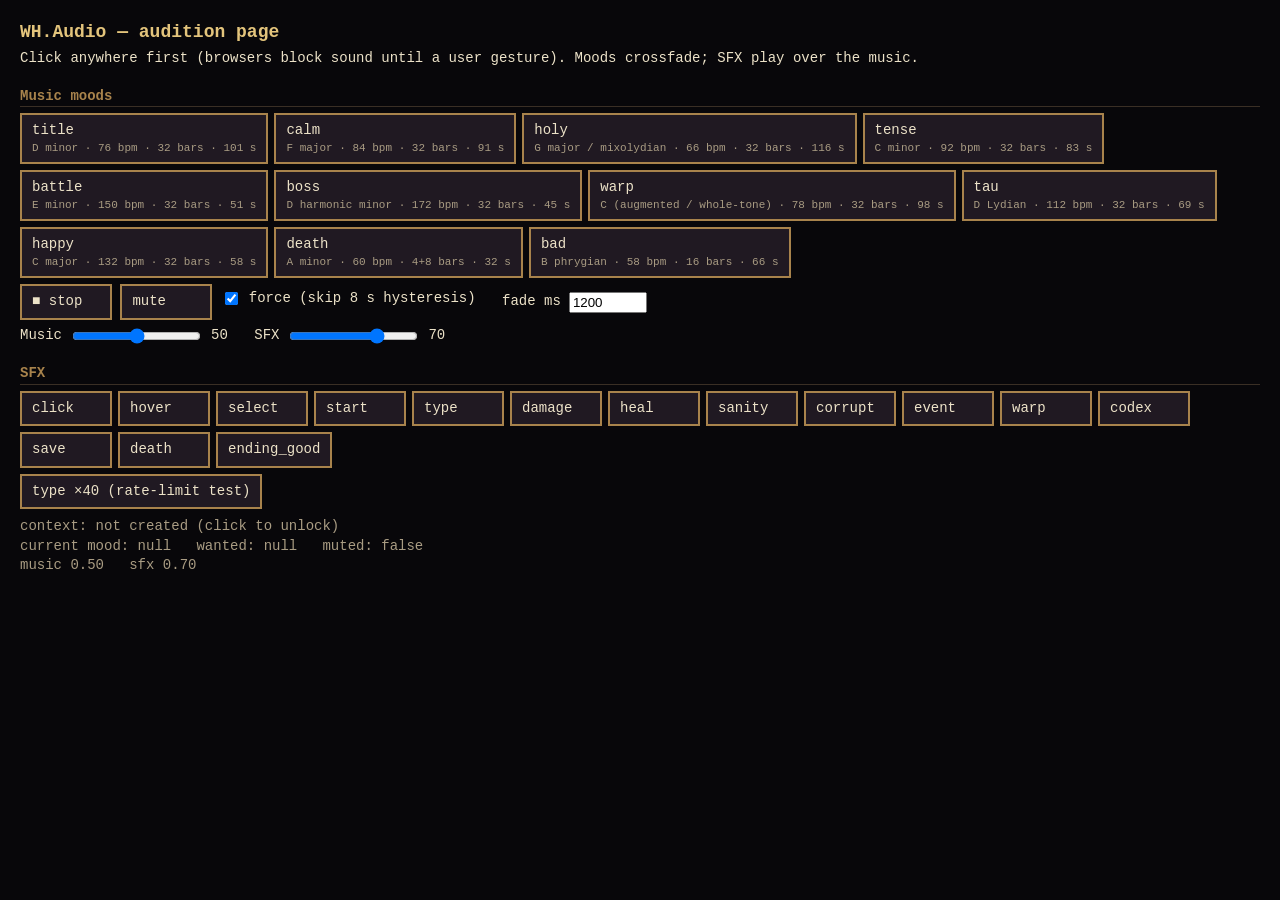
==== tools/dev/audio_test.html @ c2c5a2e4 "v0.1.0: playable WH40K bilingual pixel text adventure - 3 faction routes (Imperium / Chaos / T'au), " ====
<!DOCTYPE html>
<html lang="en">
<head>
<meta charset="utf-8">
<title>Audio test — 什么是战锤</title>
<meta name="viewport" content="width=device-width, initial-scale=1">
<style>
  body { background:#08070a; color:#ece2c8; font:14px/1.4 "Courier New", monospace; margin:20px; }
  h1 { font-size:18px; color:#e3c47c; margin:0 0 4px; }
  h2 { font-size:14px; color:#a8834c; margin:18px 0 6px; border-bottom:1px solid #3a2f25; }
  .grid { display:flex; flex-wrap:wrap; gap:6px; }
  button { background:#201922; color:#ece2c8; border:2px solid #a8834c; padding:6px 10px; font:inherit; cursor:pointer; min-width:92px; text-align:left; }
  button:hover { background:#2c2230; }
  button.on { background:#a8834c; color:#08070a; }
  button small { display:block; color:#a99c83; font-size:11px; }
  button.on small { color:#201922; }
  label { display:inline-flex; gap:8px; align-items:center; margin-right:18px; }
  #status { color:#a99c83; margin-top:8px; white-space:pre; }
  .row { margin:6px 0; }
</style>
</head>
<body>
<h1>WH.Audio — audition page</h1>
<div>Click anywhere first (browsers block sound until a user gesture). Moods crossfade; SFX play over the music.</div>

<h2>Music moods</h2>
<div class="grid" id="moods"></div>
<div class="row">
  <button id="stop">■ stop</button>
  <button id="mute">mute</button>
  <label><input type="checkbox" id="force" checked> force (skip 8 s hysteresis)</label>
  <label>fade ms <input type="number" id="fade" value="1200" min="0" step="100" style="width:70px"></label>
</div>
<div class="row">
  <label>Music <input type="range" id="mv" min="0" max="100" value="50"> <span id="mvv">50</span></label>
  <label>SFX <input type="range" id="sv" min="0" max="100" value="70"> <span id="svv">70</span></label>
</div>

<h2>SFX</h2>
<div class="grid" id="sfx"></div>
<div class="row"><button id="typeburst">type ×40 (rate-limit test)</button></div>

<div id="status"></div>

<script src="../../src/js/registry.js"></script>
<script>WH.audioBase = "../../";</script>
<script src="../../assets/audio/files.js" onerror="void 0"></script>
<script src="../../src/js/audio.js"></script>
<script>
(function () {
  var A = WH.Audio, $ = function (id) { return document.getElementById(id); };
  var moodBox = $("moods"), sfxBox = $("sfx");
  function status() {
    var c = A._ctx();
    $("status").textContent = "context: " + (c ? c.state + "  t=" + c.currentTime.toFixed(1) + "s" : "not created (click to unlock)") +
      "\ncurrent mood: " + A.current() + "   wanted: " + A.wanted() + "   muted: " + A.isMuted() +
      "\nmusic " + A.getMusicVolume().toFixed(2) + "   sfx " + A.getSfxVolume().toFixed(2);
    [].forEach.call(moodBox.children, function (b) { b.classList.toggle("on", b.dataset.mood === A.current()); });
    $("mute").textContent = A.isMuted() ? "unmute" : "mute";
  }
  document.addEventListener("pointerdown", function () { A.unlock(); }, true);
  A.moods.forEach(function (m) {
    var info = A.songInfo(m), b = document.createElement("button");
    b.dataset.mood = m;
    b.innerHTML = m + "<small>" + info.key + " · " + info.bpm + " bpm · " + (info.introBars ? info.introBars + "+" : "") + info.loopBars + " bars · " + info.loopSec.toFixed(0) + " s</small>";
    b.onclick = function () { A.unlock(); A.setMood(m, {force: $("force").checked, fade: +$("fade").value}); A.sfx("click"); status(); };
    moodBox.appendChild(b);
  });
  A.sfxNames.forEach(function (s) {
    var b = document.createElement("button");
    b.textContent = s;
    b.onclick = function () { A.unlock(); A.sfx(s); };
    b.onmouseenter = function () { A.sfx("hover"); };
    sfxBox.appendChild(b);
  });
  $("stop").onclick = function () { A.stop({fade: 800}); status(); };
  $("mute").onclick = function () { A.unlock(); A.mute(!A.isMuted()); status(); };
  $("mv").oninput = function () { $("mvv").textContent = this.value; A.setMusicVolume(this.value / 100); status(); };
  $("sv").oninput = function () { $("svv").textContent = this.value; A.setSfxVolume(this.value / 100); };
  $("typeburst").onclick = function () {
    A.unlock(); var n = 0, ok = 0;
    var iv = setInterval(function () { if (A.sfx("type")) ok++; if (++n >= 40) { clearInterval(iv); $("status").textContent += "\ntype burst: " + ok + "/40 played (rest rate-limited)"; } }, 16);
  };
  setInterval(status, 500); status();
})();
</script>
</body>
</html>
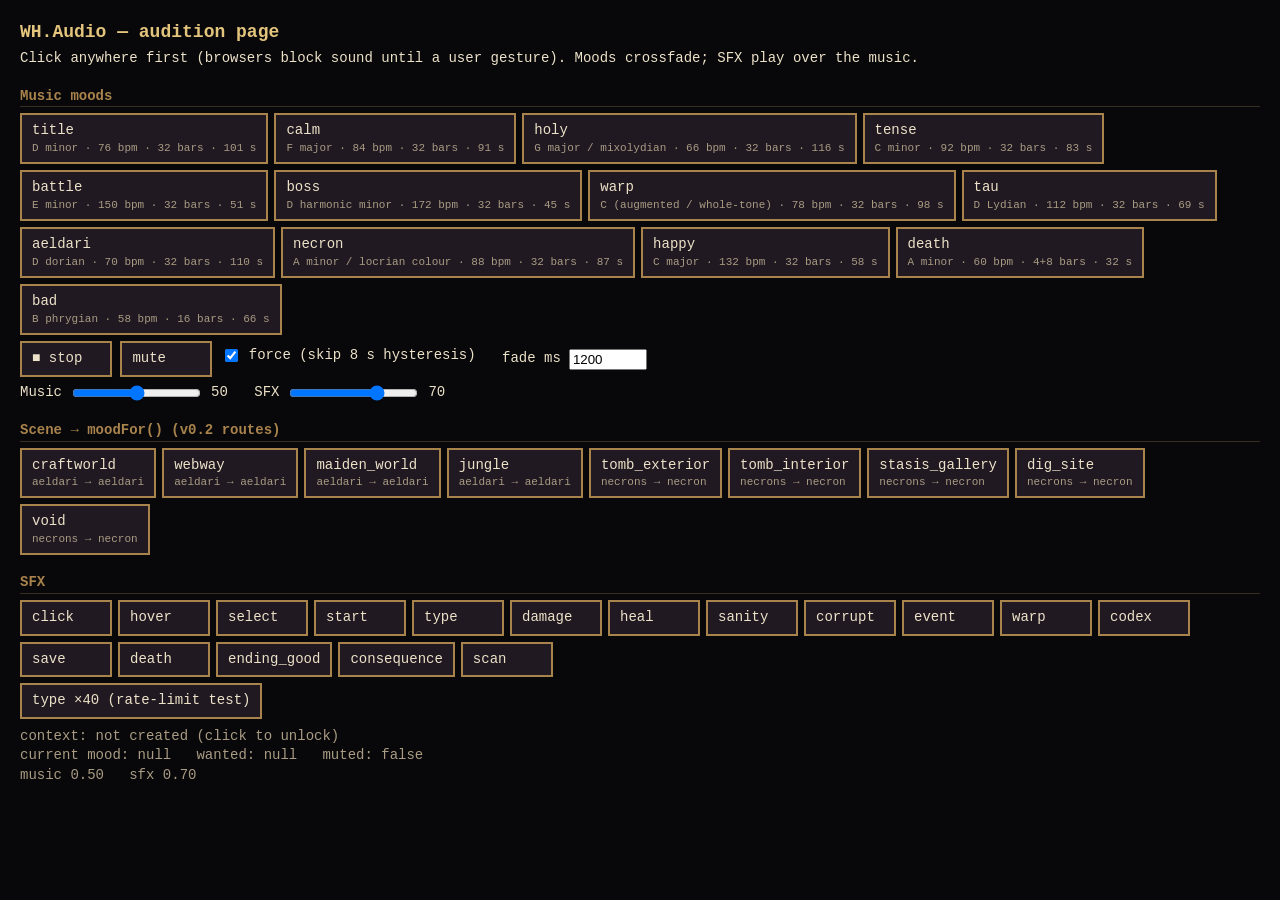
==== commit 531a6158: "audio: Aeldari and Necron moods, consequence/scan SFX, moodFor rules Co-Authored-By: Claude Opus 5.5" ====
--- a/tools/dev/audio_test.html
+++ b/tools/dev/audio_test.html
@@ -36,6 +36,9 @@
   <label>SFX <input type="range" id="sv" min="0" max="100" value="70"> <span id="svv">70</span></label>
 </div>
 
+<h2>Scene → moodFor() (v0.2 routes)</h2>
+<div class="grid" id="scenes"></div>
+
 <h2>SFX</h2>
 <div class="grid" id="sfx"></div>
 <div class="row"><button id="typeburst">type ×40 (rate-limit test)</button></div>
@@ -73,6 +76,14 @@
     b.onmouseenter = function () { A.sfx("hover"); };
     sfxBox.appendChild(b);
   });
+  [["craftworld", "aeldari"], ["webway", "aeldari"], ["maiden_world", "aeldari"], ["jungle", "aeldari"],
+   ["tomb_exterior", "necrons"], ["tomb_interior", "necrons"], ["stasis_gallery", "necrons"], ["dig_site", "necrons"], ["void", "necrons"]
+  ].forEach(function (sf) {
+    var b = document.createElement("button"), node = {scene: sf[0]}, m = A.moodFor(node, {stats: {sanity: 90}}, sf[1]);
+    b.innerHTML = sf[0] + "<small>" + sf[1] + " → " + m + "</small>";
+    b.onclick = function () { A.unlock(); A.setMood(m, {force: $("force").checked, fade: +$("fade").value}); A.sfx(sf[1] === "necrons" ? "scan" : "consequence"); status(); };
+    $("scenes").appendChild(b);
+  });
   $("stop").onclick = function () { A.stop({fade: 800}); status(); };
   $("mute").onclick = function () { A.unlock(); A.mute(!A.isMuted()); status(); };
   $("mv").oninput = function () { $("mvv").textContent = this.value; A.setMusicVolume(this.value / 100); status(); };
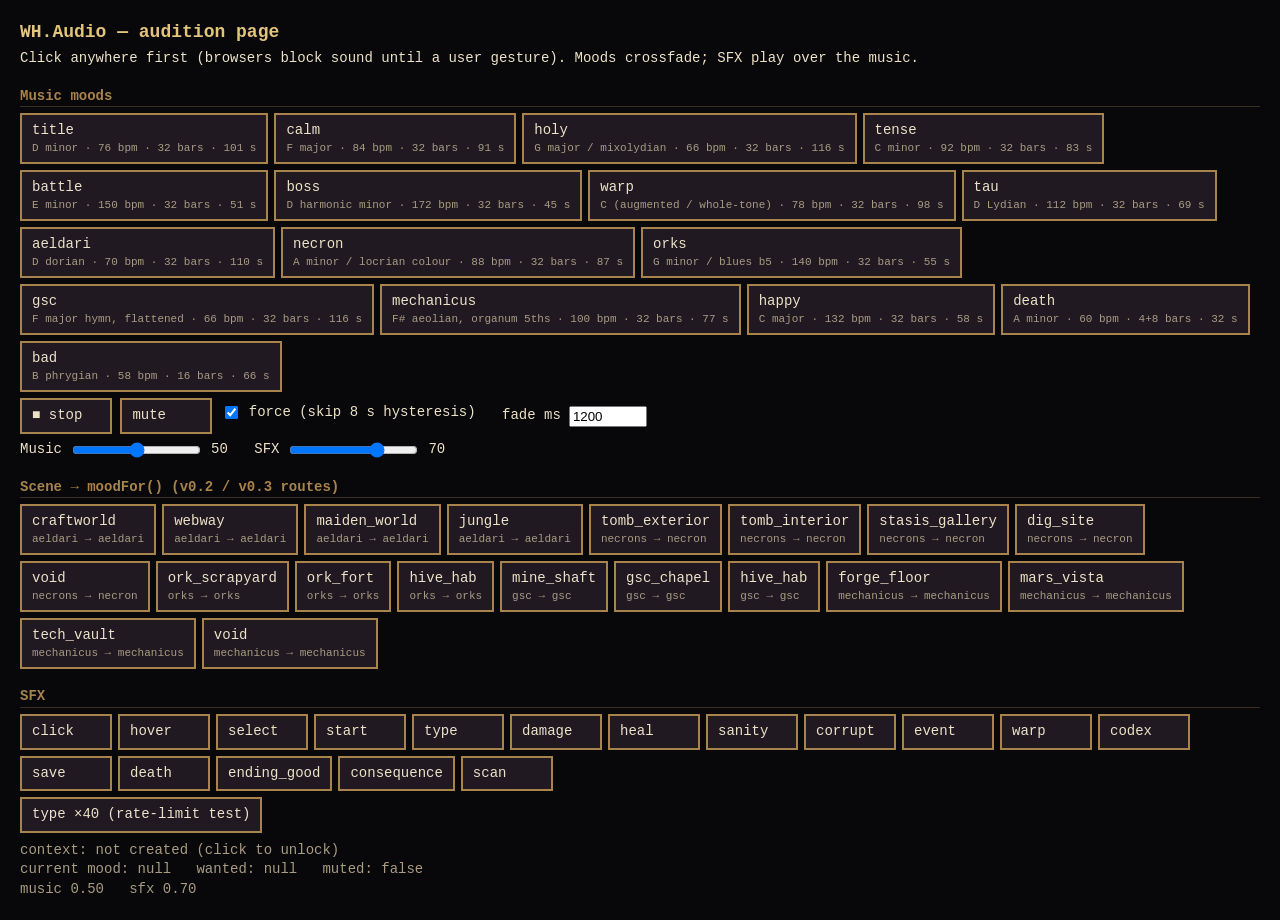
==== commit e44a94aa: "audio v0.3: orks / gsc / mechanicus moods, new drum voices, moodFor for new scenes and bosses Co-Aut" ====
--- a/tools/dev/audio_test.html
+++ b/tools/dev/audio_test.html
@@ -36,7 +36,7 @@
   <label>SFX <input type="range" id="sv" min="0" max="100" value="70"> <span id="svv">70</span></label>
 </div>
 
-<h2>Scene → moodFor() (v0.2 routes)</h2>
+<h2>Scene → moodFor() (v0.2 / v0.3 routes)</h2>
 <div class="grid" id="scenes"></div>
 
 <h2>SFX</h2>
@@ -77,11 +77,14 @@
     sfxBox.appendChild(b);
   });
   [["craftworld", "aeldari"], ["webway", "aeldari"], ["maiden_world", "aeldari"], ["jungle", "aeldari"],
-   ["tomb_exterior", "necrons"], ["tomb_interior", "necrons"], ["stasis_gallery", "necrons"], ["dig_site", "necrons"], ["void", "necrons"]
+   ["tomb_exterior", "necrons"], ["tomb_interior", "necrons"], ["stasis_gallery", "necrons"], ["dig_site", "necrons"], ["void", "necrons"],
+   ["ork_scrapyard", "orks"], ["ork_fort", "orks"], ["hive_hab", "orks"],
+   ["mine_shaft", "gsc"], ["gsc_chapel", "gsc"], ["hive_hab", "gsc"],
+   ["forge_floor", "mechanicus"], ["mars_vista", "mechanicus"], ["tech_vault", "mechanicus"], ["void", "mechanicus"]
   ].forEach(function (sf) {
     var b = document.createElement("button"), node = {scene: sf[0]}, m = A.moodFor(node, {stats: {sanity: 90}}, sf[1]);
     b.innerHTML = sf[0] + "<small>" + sf[1] + " → " + m + "</small>";
-    b.onclick = function () { A.unlock(); A.setMood(m, {force: $("force").checked, fade: +$("fade").value}); A.sfx(sf[1] === "necrons" ? "scan" : "consequence"); status(); };
+    b.onclick = function () { A.unlock(); A.setMood(m, {force: $("force").checked, fade: +$("fade").value}); A.sfx(sf[1] === "necrons" || sf[1] === "mechanicus" ? "scan" : "consequence"); status(); };
     $("scenes").appendChild(b);
   });
   $("stop").onclick = function () { A.stop({fade: 800}); status(); };
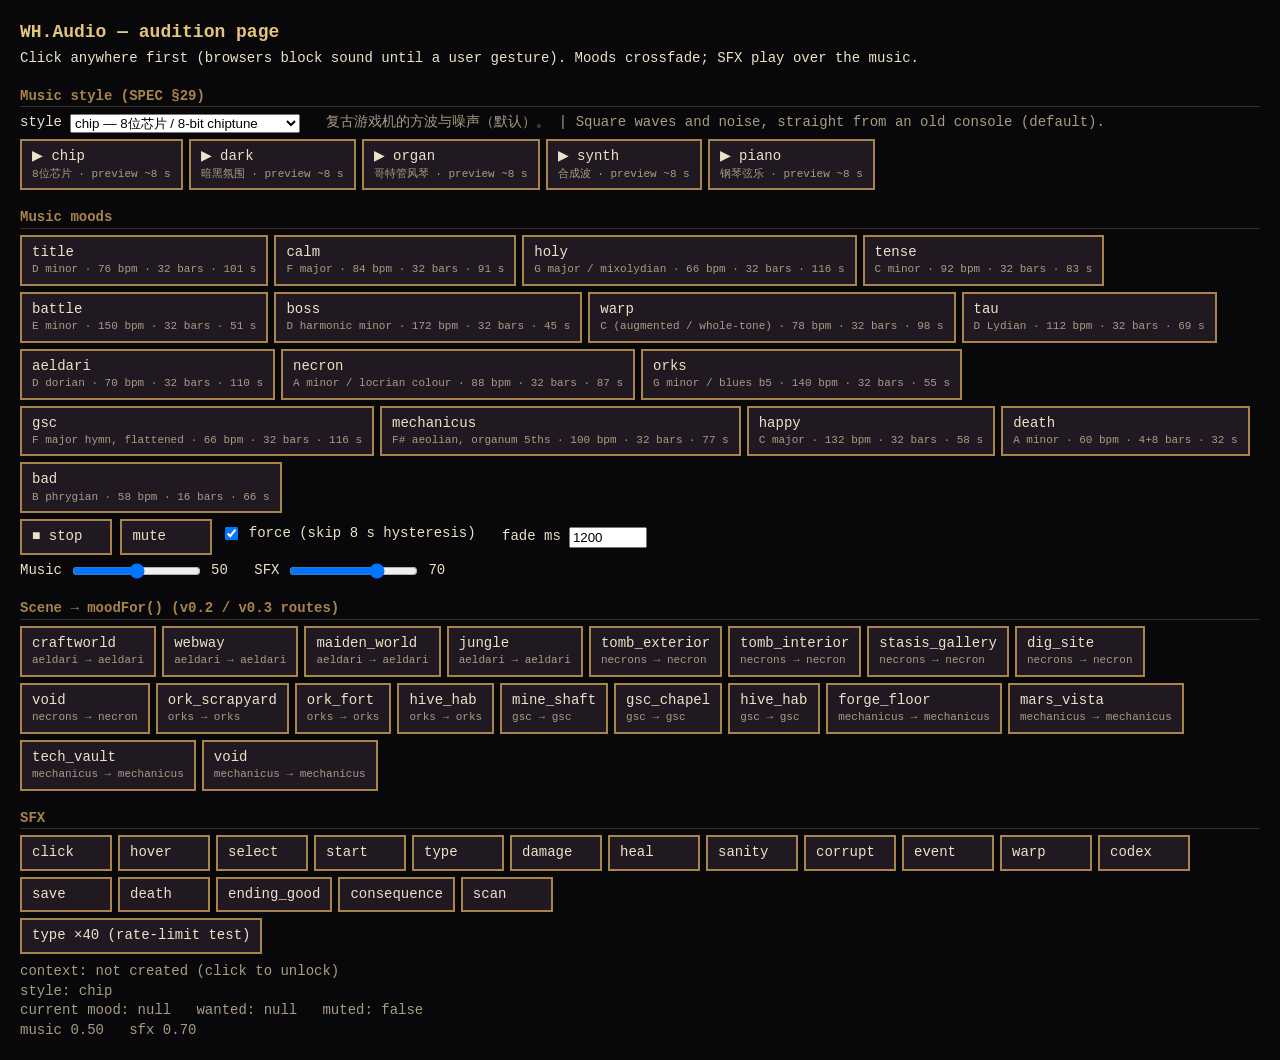
==== commit dba8698b: "v0.3.3: music styles (SPEC §29) and optional rewind (SPEC §30) - Four new procedural music styles (d" ====
--- a/tools/dev/audio_test.html
+++ b/tools/dev/audio_test.html
@@ -22,6 +22,13 @@
 <body>
 <h1>WH.Audio — audition page</h1>
 <div>Click anywhere first (browsers block sound until a user gesture). Moods crossfade; SFX play over the music.</div>
+
+<h2>Music style (SPEC §29)</h2>
+<div class="row">
+  <label>style <select id="style"></select></label>
+  <span id="styledesc" style="color:#a99c83"></span>
+</div>
+<div class="grid" id="previews"></div>
 
 <h2>Music moods</h2>
 <div class="grid" id="moods"></div>
@@ -56,19 +63,33 @@
   function status() {
     var c = A._ctx();
     $("status").textContent = "context: " + (c ? c.state + "  t=" + c.currentTime.toFixed(1) + "s" : "not created (click to unlock)") +
+      "\nstyle: " + A.getStyle() + (A.isPreviewing() ? "   (previewing)" : "") +
       "\ncurrent mood: " + A.current() + "   wanted: " + A.wanted() + "   muted: " + A.isMuted() +
       "\nmusic " + A.getMusicVolume().toFixed(2) + "   sfx " + A.getSfxVolume().toFixed(2);
     [].forEach.call(moodBox.children, function (b) { b.classList.toggle("on", b.dataset.mood === A.current()); });
     $("mute").textContent = A.isMuted() ? "unmute" : "mute";
   }
   document.addEventListener("pointerdown", function () { A.unlock(); }, true);
-  A.moods.forEach(function (m) {
-    var info = A.songInfo(m), b = document.createElement("button");
-    b.dataset.mood = m;
-    b.innerHTML = m + "<small>" + info.key + " · " + info.bpm + " bpm · " + (info.introBars ? info.introBars + "+" : "") + info.loopBars + " bars · " + info.loopSec.toFixed(0) + " s</small>";
-    b.onclick = function () { A.unlock(); A.setMood(m, {force: $("force").checked, fade: +$("fade").value}); A.sfx("click"); status(); };
-    moodBox.appendChild(b);
+  function buildMoods() {                       // mood buttons describe the song of the selected style
+    moodBox.innerHTML = "";
+    A.moods.forEach(function (m) {
+      var info = A.songInfo(m, A.getStyle()), b = document.createElement("button");
+      b.dataset.mood = m;
+      b.innerHTML = m + "<small>" + info.key + " · " + info.bpm + " bpm · " + (info.introBars ? info.introBars + "+" : "") + info.loopBars + " bars · " + info.loopSec.toFixed(0) + " s</small>";
+      b.onclick = function () { A.unlock(); A.setMood(m, {force: $("force").checked, fade: +$("fade").value}); A.sfx("click"); status(); };
+      moodBox.appendChild(b);
+    });
+  }
+  A.getStyles().forEach(function (st) {
+    var o = document.createElement("option"); o.value = st.id; o.textContent = st.id + " — " + st.name.zh + " / " + st.name.en; $("style").appendChild(o);
+    var b = document.createElement("button"); b.dataset.preview = st.id;
+    b.innerHTML = "▶ " + st.id + "<small>" + st.name.zh + " · preview ~8 s</small>";
+    b.onclick = function () { A.unlock(); A.previewStyle(st.id); status(); };
+    $("previews").appendChild(b);
   });
+  function styleDesc() { var st = A.getStyles().filter(function (x) { return x.id === A.getStyle(); })[0]; $("styledesc").textContent = st ? st.desc.zh + " | " + st.desc.en : ""; }
+  $("style").onchange = function () { A.unlock(); A.setStyle(this.value); buildMoods(); styleDesc(); status(); };
+  buildMoods(); styleDesc();
   A.sfxNames.forEach(function (s) {
     var b = document.createElement("button");
     b.textContent = s;
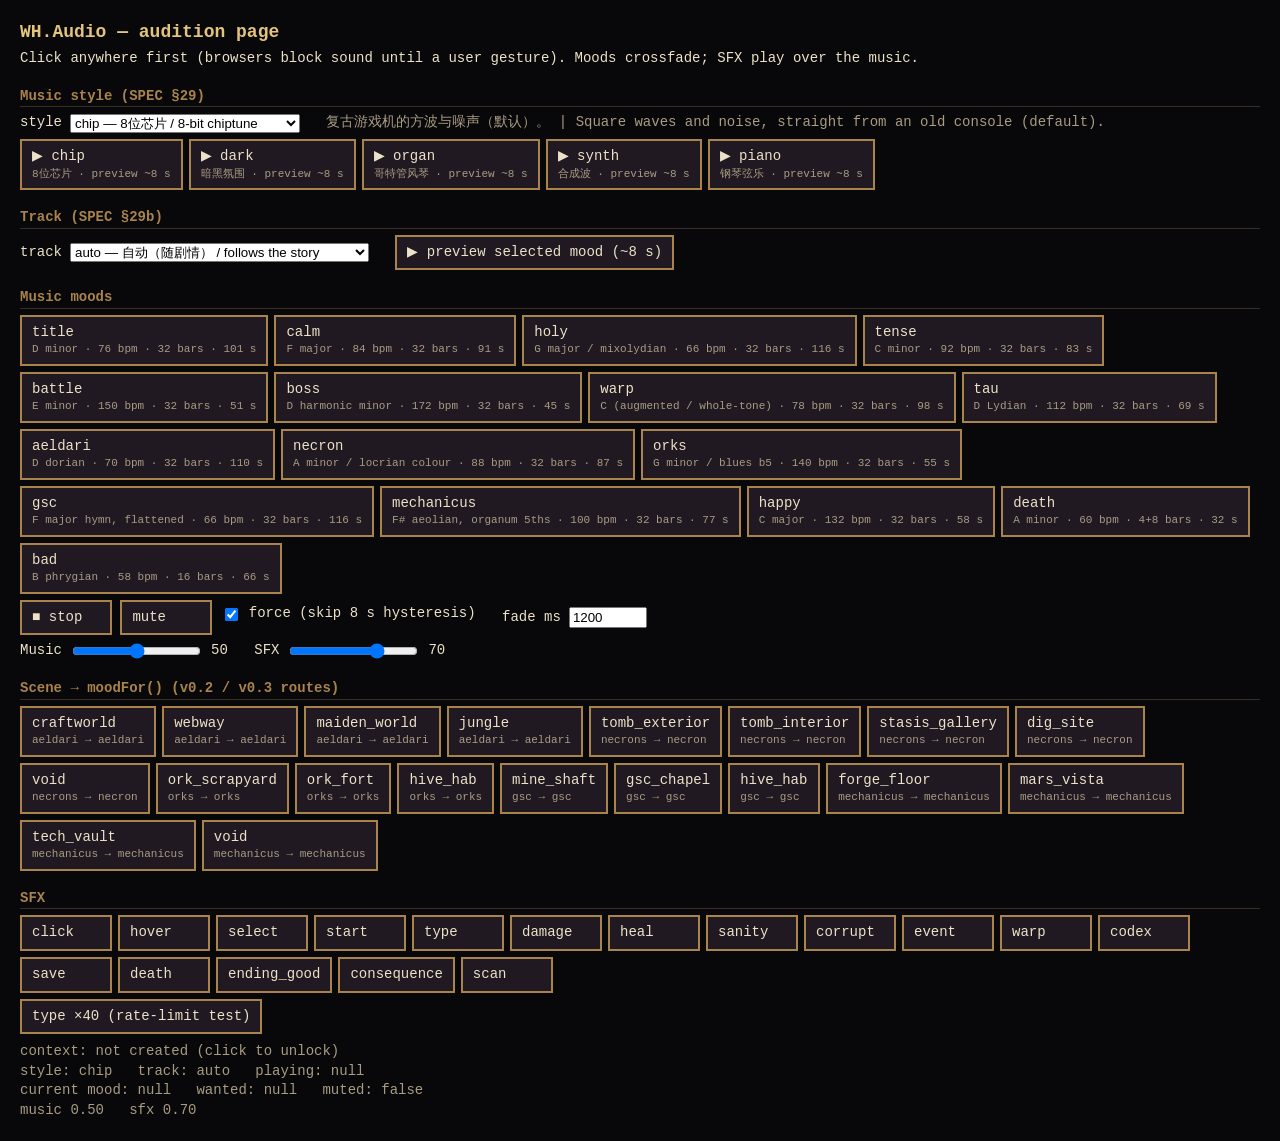
==== commit 32c0374b: "v0.4.0 WIP: QA fixes on all routes, shared events/rumours pass, track selection (§29b), gather rumou" ====
--- a/tools/dev/audio_test.html
+++ b/tools/dev/audio_test.html
@@ -29,6 +29,13 @@
   <span id="styledesc" style="color:#a99c83"></span>
 </div>
 <div class="grid" id="previews"></div>
+
+<h2>Track (SPEC §29b)</h2>
+<div class="row">
+  <label>track <select id="track"></select></label>
+  <button id="trackprev" style="min-width:0">▶ preview selected mood (~8 s)</button>
+  <span id="trackdesc" style="color:#a99c83"></span>
+</div>
 
 <h2>Music moods</h2>
 <div class="grid" id="moods"></div>
@@ -63,7 +70,8 @@
   function status() {
     var c = A._ctx();
     $("status").textContent = "context: " + (c ? c.state + "  t=" + c.currentTime.toFixed(1) + "s" : "not created (click to unlock)") +
-      "\nstyle: " + A.getStyle() + (A.isPreviewing() ? "   (previewing)" : "") +
+      "\nstyle: " + A.getStyle() + (A.isPreviewing() ? "   (previewing)" : "") + "   track: " + A.getTrack() +
+      "   playing: " + A.getPlayingMood() +
       "\ncurrent mood: " + A.current() + "   wanted: " + A.wanted() + "   muted: " + A.isMuted() +
       "\nmusic " + A.getMusicVolume().toFixed(2) + "   sfx " + A.getSfxVolume().toFixed(2);
     [].forEach.call(moodBox.children, function (b) { b.classList.toggle("on", b.dataset.mood === A.current()); });
@@ -88,6 +96,13 @@
     $("previews").appendChild(b);
   });
   function styleDesc() { var st = A.getStyles().filter(function (x) { return x.id === A.getStyle(); })[0]; $("styledesc").textContent = st ? st.desc.zh + " | " + st.desc.en : ""; }
+  A.getMoods().forEach(function (m) { buildTrackOption(m); });
+  function buildTrackOption(m) {
+    if (!$("track").children.length) { var a = document.createElement("option"); a.value = "auto"; a.textContent = "auto — 自动（随剧情） / follows the story"; $("track").appendChild(a); }
+    var o = document.createElement("option"); o.value = m.id; o.textContent = m.group + " · " + m.id + " — " + m.zh + " / " + m.en; $("track").appendChild(o);
+  }
+  $("track").onchange = function () { A.unlock(); var r = A.setTrack(this.value); $("trackdesc").textContent = "track = " + r; status(); };
+  $("trackprev").onclick = function () { A.unlock(); var v = $("track").value; $("trackdesc").textContent = v === "auto" ? "pick a mood first" : "previewMood(" + v + ") = " + A.previewMood(v); status(); };
   $("style").onchange = function () { A.unlock(); A.setStyle(this.value); buildMoods(); styleDesc(); status(); };
   buildMoods(); styleDesc();
   A.sfxNames.forEach(function (s) {
